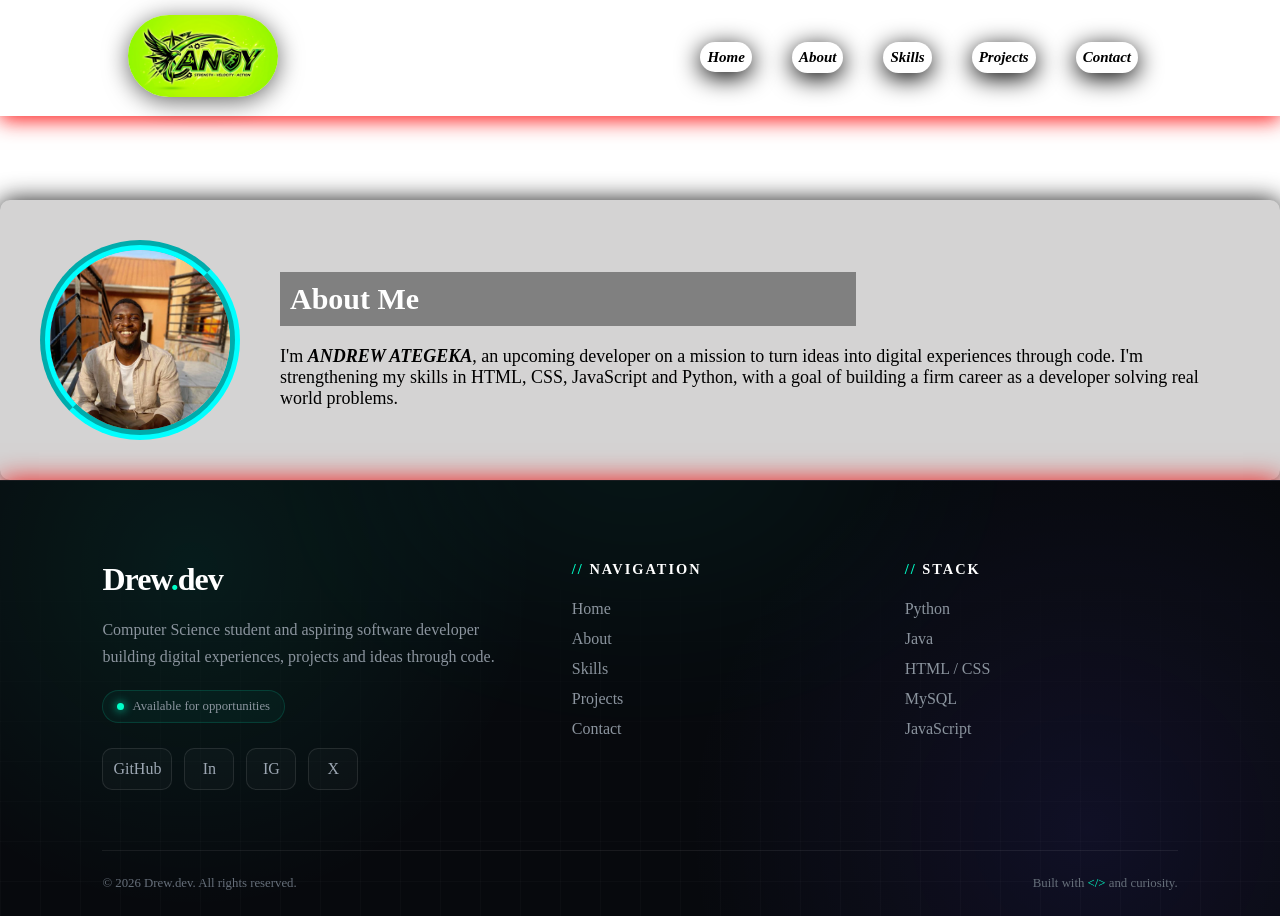
==== about.html @ a3eb2c9e "my portfolio" ====
<!DOCTYPE html>
<html lang="en">
<head>
    <meta charset="UTF-8">
    <meta name="viewport" content="width=device-width, initial-scale=1.0">
    <title>about</title>
    <link rel="stylesheet" href="./style.css">
</head>
<body>

     <nav class="navbar">
        <div class="logo">
            <img src="images/logo2.png" alt="" class="log">
        </div>
        <ul class="nav-links">
            <li><a href="./index.html" class="bars">Home</a></li>
            <li></li><a href="#about" class="bars">About</a></li>
            <li></li><a href="./skills.html" class="bars">Skills</a></li>
            <li></li><a href="./projects.html" class="bars">Projects</a></li>
            <li></li><a href="./contact.html" class="bars">Contact</a></li>
        </ul>
    </nav>
     <!--About-->
    <section id="about">
        <img src="images/me-2.jpg" alt="ANDY" class="about-photo">
        <div class="about-text">
            <h2 style = "background-color: gray; color: white; padding: 10px; width: 60%">
                About Me
            </h2>
            <p class="par">
                I'm <span style="font-weight: 800; font-style: italic;">ANDREW ATEGEKA</span>, an upcoming developer on a mission to turn ideas into digital experiences through code.
                I'm strengthening my skills in HTML, CSS, JavaScript and Python, with a goal of building a firm career as a developer solving real world problems.
            </p>
        </div>
    </section>
     <footer>
        <footer class="tech-footer">
    <div class="footer-container">
        <div class="footer-top">
            <!-- Brand -->
            <div class="footer-brand">

                <div class="footer-logo">
                    Drew<span>.</span>dev
                </div>

                <p class="footer-intro">
                    Computer Science student and aspiring software developer
                    building digital experiences, projects and ideas through code.
                </p>

                <div class="footer-status">
                    <span class="status-dot"></span>
                    Available for opportunities
                </div>

                <div class="footer-socials">
                    <a href="https://github.com/Andrew-ze" target="_blank" style="width: 70px;">GitHub</a>
                    <a href="https://www.linkedin.com/in/andrew-ategeka-11a3a4382" target="_blank">In</a>
                    <a href="">IG</a>
                    <a href="#">X</a>
                </div>

            </div>


            <!-- Navigation -->
            <div class="footer-column">

                <h3>Navigation</h3>

                <ul class="footer-links">
                    <li><a href="./index.html">Home</a></li>
                    <li><a href="./about.html">About</a></li>
                    <li><a href="./skills.html">Skills</a></li>
                    <li><a href="./projects.html">Projects</a></li>
                    <li><a href="./contact.html">Contact</a></li>
                </ul>

            </div>


            <!-- Technologies -->
            <div class="footer-column">

                <h3>Stack</h3>

                <ul class="footer-links">
                    <li><a href="https://www.python.org/" target="_blank">Python</a></li>
                    <li><a href="https://www.java.com/" target="_blank">Java</a></li>
                    <li><a href="https://www.w3schools.com/html/" target="_blank">HTML / CSS</a></li>
                    <li><a href="https://www.mysql.com/" target="_blank">MySQL</a></li>
                    <li><a href="https://www.w3schools.com/js/" target="_blank">JavaScript</a></li>
                </ul>
            </div>
        </div>

        <!-- Bottom -->
        <div class="footer-bottom">

            <div>
                © 2026 Drew.dev. All rights reserved.
            </div>

            <div>
                Built with <span>&lt;/&gt;</span> and curiosity.
            </div>
        </div>
    </div>
</footer>
    </footer>
</body>
</html>
---- style.css ----
* {
    margin: 0;
    padding: 0;
    box-sizing: border-box;
}
html {
    scroll-behavior: smooth;
}
body {
    font-family:'Times New Roman', Times, serif;
    color: black;
}
section {
    padding: 50px 10%;
}

.navbar {
    position: fixed;
    display: flex;
    justify-content: space-between;
    align-items: center;
    padding: 15px 10%;
    top: 0;
    width: 100%;
    background-color: white;
    box-shadow: 0 4px 20px rgba(253, 2, 2, 0.9);
    


}

#hero {
    min-height: 60vh;
    display: flex;
    flex-direction: column;
    align-items: center;
    padding-top: 120px;
    justify-content: center;
    align-items: center;
    text-align: center;
    background-color: black;
    color: white;
    
   
}

#about {
    display: flex;
    gap: 20px;
    align-items: center;
    background-color: rgb(212, 211, 211);
    gap: 40px;
    box-shadow: 0 0 25px rgba(0, 0, 0, 0.9);
    
    padding: 40px;
    border-radius: 10px;
    margin-top: 200px;

}

#skills {
    display: block;
    flex-wrap: wrap;
    gap: 20px;
    text-align: center;
    padding: 60px 10%;
    margin-top: 100px;
}

#projects {
    display: flex;
    grid-template-columns: 30px;
    gap: 20px;
   margin-top: 100px;
}

#contact {
    text-align: center;
    padding: 60px 10%;
    box-shadow: 0 10px 15px rgba(0, 0, 0, 0.5);
    margin-top: 100px;
}
.about-photo {
    width: 200px;
    border-radius: 200px;
    border-color: aqua;
    border-width: 10px;
    border-style: groove;
}
.nav-links {
    font-size: 15px;
    display: flex;
    justify-content: space-between;
    align-items: center;
    gap: 20px;
    list-style: none;
    text-decoration: none;
    font-weight: 600;
    color: black;
    padding: 6px 14px;

}

.log {
    width: 150px;
    border-radius: 50px;
    box-shadow: 0 4px 25px rgba(0, 0, 0, 0.6);
}
h2 {
    color: black;
    margin-bottom: 20px;
    font-size: 30px;
}
.bars {
    text-decoration: none;
    color: black;
    font-style: italic;
    padding: 7px;
    box-shadow: 0 5px 25px;
    border-radius: 20px;

}
.bars:hover {
    color: red;
    border-radius: 20px;
    font-size: 20px;
}

.btn {
    color: white;
    font-weight: bold;
    font-style: italic;
    text-decoration: none;
    margin-top: 15px;
    display: inline-block;
    padding: 10px 25px;
    border-radius: 25px;
    border: 3px solid white;

}
.btn:hover {
    background-color: white;
    color: black;
    font-weight: bold;
    box-shadow:  5px 5px 20px rgba(255, 255, 255, 0.6);
}

.hski {
    margin-bottom: 25px;
    font-size: 30px;
}

.skill-li {
    display: flex;
    flex-wrap: wrap;
    gap: 15px;
    justify-content: center;
}

.skillz {
    background-color: black;
    color: white;
    padding: 10px 25px;
    border-radius: 25px;
    font-weight: 600;
    font-size: 14px;
    transition: transform 0.3s;
    box-shadow: 0 4px 25px rgba(0, 0, 0, 0.6);
}

.project-grid {
    display: grid;
    grid-template-columns: repeat(auto-fit, minmax(250px, 1fr));
    gap: 20px;
    margin-top: 30px;
}

.project-card {
    background-color: white;
    border-radius: 15px;
    padding: 25px;
    box-shadow: 0 10px 15px rgba(0, 0, 0, 0.3);
    transition: transform 0.3s;
}
.btn2 {
    color: white;
    background-color: black;
    font-weight: bold;
    font-style: italic;
    text-decoration: none;
    margin-top: 15px;
    display: inline-block;
    padding: 10px 25px;
    border-radius: 25px;
}
.btn2:hover {
    background-color: white;
    color: black;
    font-weight: bold;
    box-shadow: 0 10px 15px rgba(0, 0, 0, 0.3);
}

.contact-btns {
    display: flex;
    gap: 20px;
    padding: 12px 30px;
    justify-content: center;
    transition: all 0.3s;
}

.email-btn,
.git-btn,
.whatsapp-btn {
    background-color: black;
    color: white;
    font-weight: 600;
    text-decoration: none;
    padding: 10px;
    margin-top: 20px;
    border-radius: 50px;
    box-shadow: 0 4px 25px rgba(0, 0, 0, 0.6);
}


.email-btn:hover,
.git-btn:hover,
.whatsapp-btn:hover {
    background-color: white;
    color: black;
    box-shadow: 0 10px 15px rgba(0, 0, 0, 0.5);
    transition: 0.3s;
    box-shadow: 0 4px 20px rgba(231, 8, 8, 0.6);
}
.par {
    font-size: 18px;
}

/* ================================
   TECH PORTFOLIO FOOTER
================================ */

.tech-footer {
    position: relative;
    background:
        radial-gradient(circle at 15% 20%, rgba(0, 255, 200, 0.08), transparent 30%),
        radial-gradient(circle at 85% 80%, rgba(100, 80, 255, 0.10), transparent 35%),
        #07090d;
    color: #c9d1d9;
    padding: 80px 8% 25px;
    overflow: hidden;
    border-top: 1px solid rgba(255, 255, 255, 0.08);
    box-shadow: 0 0 25px rgba(240, 8, 8, 0.9);
}

/* Tech grid background */
.tech-footer::before {
    content: "";
    position: absolute;
    inset: 0;
    background-image:
        linear-gradient(rgba(255,255,255,0.025) 1px, transparent 1px),
        linear-gradient(90deg, rgba(255,255,255,0.025) 1px, transparent 1px);
    background-size: 40px 40px;
    mask-image: linear-gradient(to bottom, transparent, black);
    pointer-events: none;
}

/* Neon glow */
.tech-footer::after {
    content: "";
    position: absolute;
    top: -150px;
    left: 50%;
    transform: translateX(-50%);
    width: 500px;
    height: 250px;
    background: #00ffc8;
    opacity: 0.06;
    filter: blur(100px);
    border-radius: 50%;
}

/* Main footer content */
.footer-container {
    position: relative;
    z-index: 2;
    max-width: 1200px;
    margin: auto;
}

/* Top section */
.footer-top {
    display: grid;
    grid-template-columns: 1.5fr 1fr 1fr;
    gap: 60px;
    padding-bottom: 60px;
}

/* Logo */
.footer-logo {
    font-size: 2rem;
    font-weight: 800;
    letter-spacing: -1px;
    color: #fff;
}

.footer-logo span {
    color: #00ffc8;
}

.footer-intro {
    margin-top: 18px;
    max-width: 400px;
    line-height: 1.7;
    color: #8b949e;
}

/* Footer headings */
.footer-column h3 {
    color: #fff;
    font-size: 0.9rem;
    text-transform: uppercase;
    letter-spacing: 2px;
    margin-bottom: 22px;
}

.footer-column h3::before {
    content: "// ";
    color: #00ffc8;
}

/* Links */
.footer-links {
    list-style: none;
    padding: 0;
    margin: 0;
}

.footer-links li {
    margin: 12px 0;
}

.footer-links a {
    color: #8b949e;
    text-decoration: none;
    transition: 0.3s ease;
    position: relative;
}

.footer-links a:hover {
    color: #00ffc8;
    padding-left: 8px;
    background: rgba(0,255,200,0.2);
    box-shadow: 0 0 20px rgba(0,255,200,0.9);
}

/* Social icons */
.footer-socials {
    display: flex;
    gap: 12px;
    margin-top: 25px;
}

.footer-socials a {
    width: 50px;
    height: 42px;
    display: grid;
    place-items: center;
    border: 1px solid rgba(255,255,255,0.1);
    border-radius: 10px;
    color: #9da7b3;
    text-decoration: none;
    background: rgba(255,255,255,0.025);
    transition: 0.3s ease;
}

.footer-socials a:hover {
    color: #00ffc8;
    border-color: #00ffc8;
    box-shadow: 0 0 20px rgba(0,255,200,0.15);
    transform: translateY(-4px);
}

/* Status */
.footer-status {
    display: inline-flex;
    align-items: center;
    gap: 8px;
    margin-top: 20px;
    padding: 8px 14px;
    border: 1px solid rgba(0,255,200,0.15);
    border-radius: 30px;
    background: rgba(0,255,200,0.04);
    font-size: 0.8rem;
    color: #8b949e;
}

.status-dot {
    width: 7px;
    height: 7px;
    background: #00ffc8;
    border-radius: 50%;
    box-shadow: 0 0 10px #00ffc8;
}

/* Bottom */
.footer-bottom {
    position: relative;
    display: flex;
    justify-content: space-between;
    align-items: center;
    padding-top: 25px;
    border-top: 1px solid rgba(255,255,255,0.07);
    font-size: 0.8rem;
    color: #666f7a;
}

.footer-bottom span {
    color: #00ffc8;
}

/* Responsive */
@media (max-width: 800px) {

    .footer-top {
        grid-template-columns: 1fr 1fr;
        gap: 40px;
    }

    .footer-brand {
        grid-column: 1 / -1;
    }

    .footer-bottom {
        flex-direction: column;
        gap: 12px;
        text-align: center;
    }
}

@media (max-width: 500px) {

    .tech-footer {
        padding: 60px 6% 20px;
    }

    .footer-top {
        grid-template-columns: 1fr;
    }
}
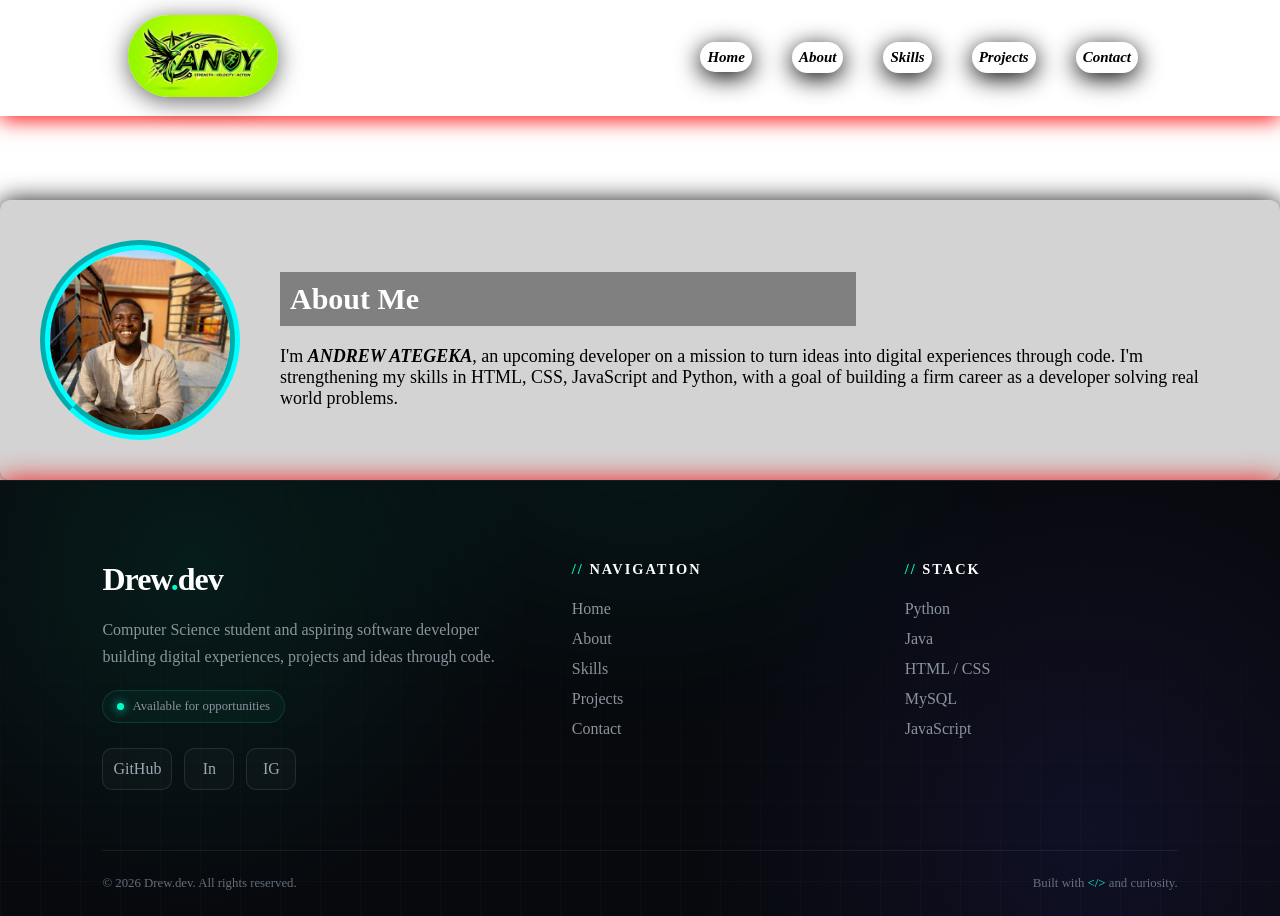
==== commit 23555410: "Update social media links" ====
--- a/about.html
+++ b/about.html
@@ -57,8 +57,7 @@
                 <div class="footer-socials">
                     <a href="https://github.com/Andrew-ze" target="_blank" style="width: 70px;">GitHub</a>
                     <a href="https://www.linkedin.com/in/andrew-ategeka-11a3a4382" target="_blank">In</a>
-                    <a href="">IG</a>
-                    <a href="#">X</a>
+                    <a href="https://www.instagram.com/salim.drew?stkn=a2V5ODFiYXVpY3Ay">IG</a>
                 </div>
 
             </div>
@@ -110,4 +109,4 @@
 </footer>
     </footer>
 </body>
-</html>+</html>
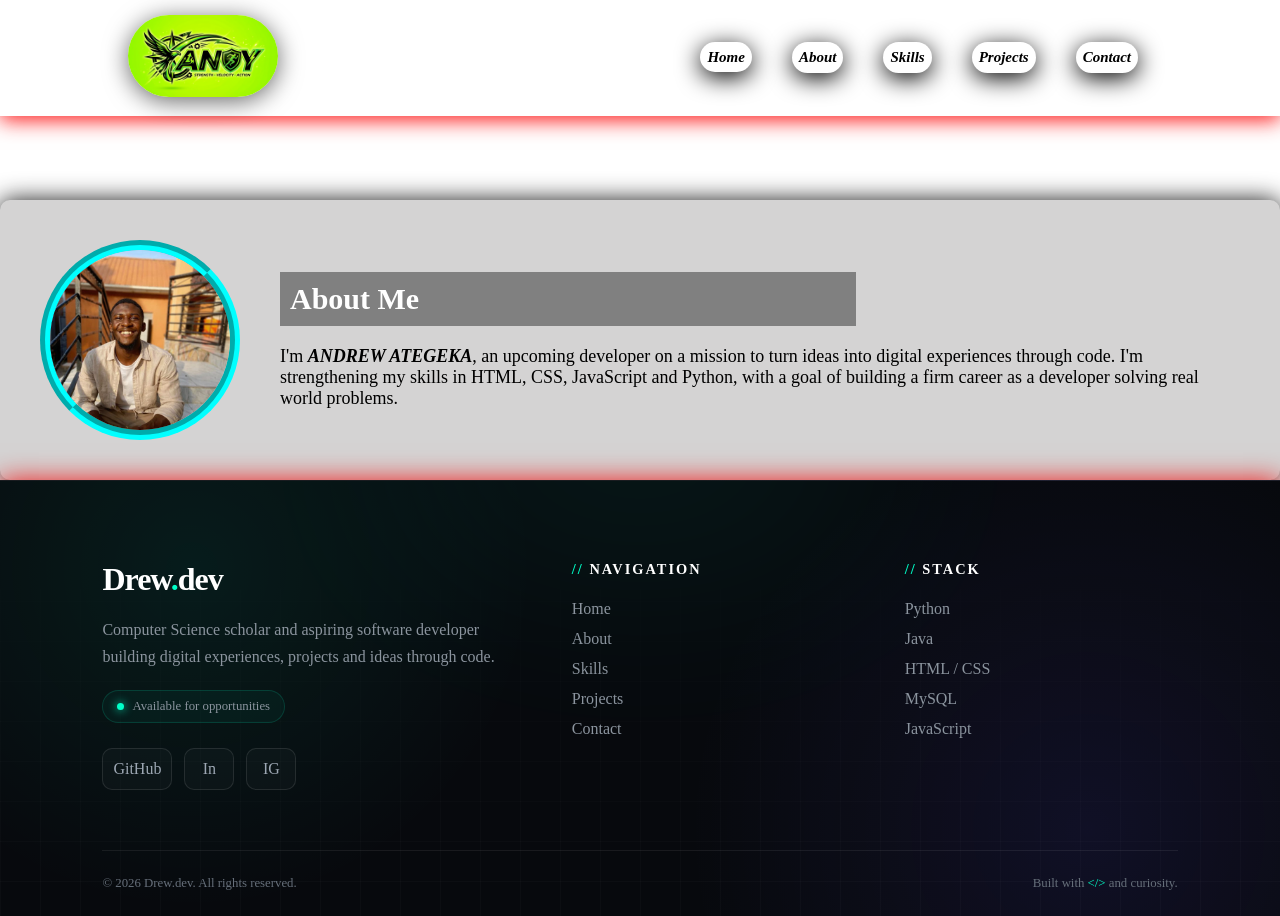
==== commit 318829a4: "Update footer intro description wording" ====
--- a/about.html
+++ b/about.html
@@ -45,7 +45,7 @@
                 </div>
 
                 <p class="footer-intro">
-                    Computer Science student and aspiring software developer
+                    Computer Science scholar and aspiring software developer
                     building digital experiences, projects and ideas through code.
                 </p>
 
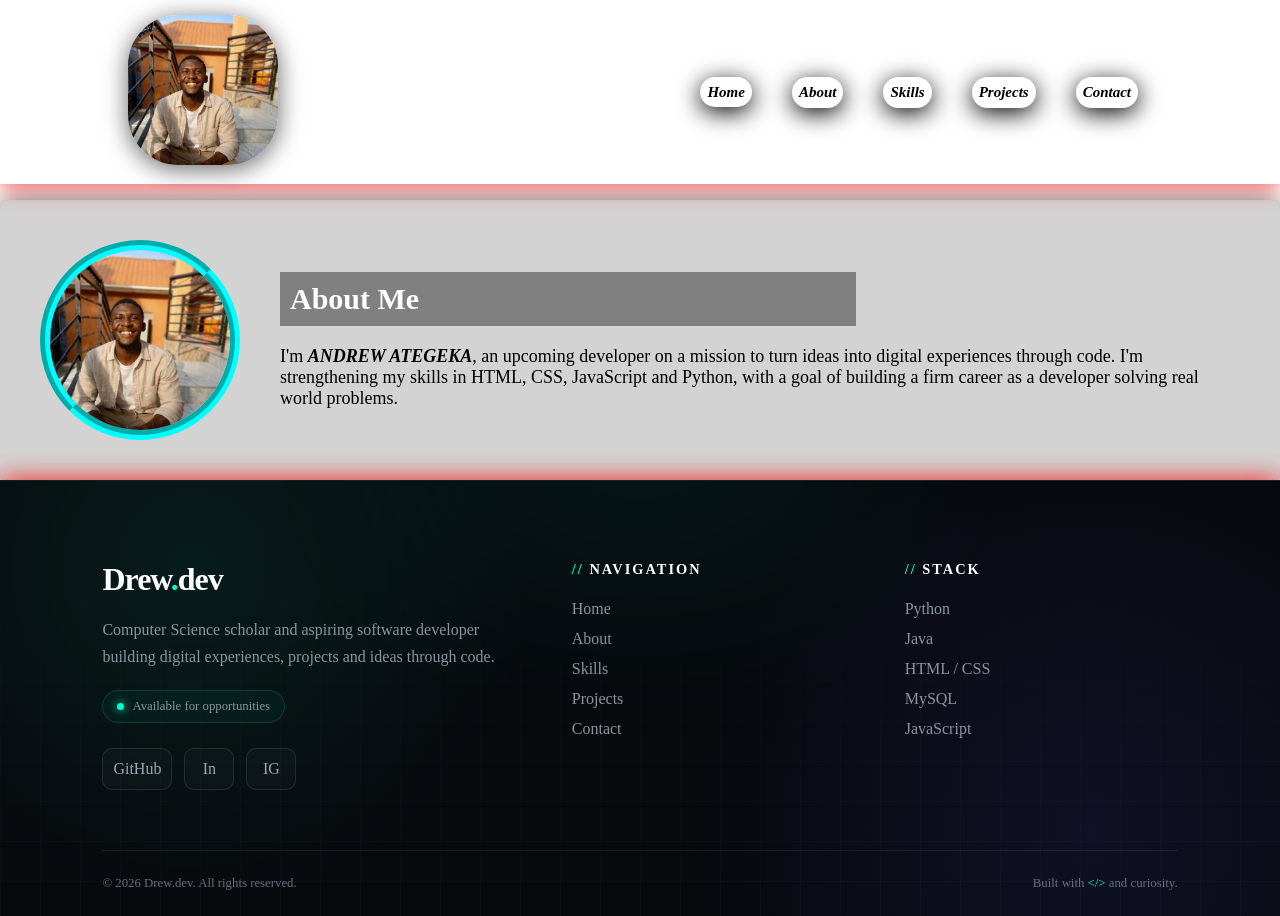
==== commit 6619d9dd: "Replace logo image with personal image" ====
--- a/about.html
+++ b/about.html
@@ -10,7 +10,7 @@
 
      <nav class="navbar">
         <div class="logo">
-            <img src="images/logo2.png" alt="" class="log">
+            <img src="images/me-2.jpg" alt="" class="log">
         </div>
         <ul class="nav-links">
             <li><a href="./index.html" class="bars">Home</a></li>
--- a/style.css
+++ b/style.css
@@ -23,7 +23,7 @@
     top: 0;
     width: 100%;
     background-color: white;
-    box-shadow: 0 4px 20px rgba(253, 2, 2, 0.9);
+    box-shadow: 0 4px 20px rgba(253, 2, 2, 0.6);
     
 
 
@@ -50,7 +50,7 @@
     align-items: center;
     background-color: rgb(212, 211, 211);
     gap: 40px;
-    box-shadow: 0 0 25px rgba(0, 0, 0, 0.9);
+    box-shadow: 0 0 25px rgba(0, 0, 0, 0.6);
     
     padding: 40px;
     border-radius: 10px;
@@ -77,7 +77,7 @@
 #contact {
     text-align: center;
     padding: 60px 10%;
-    box-shadow: 0 10px 15px rgba(0, 0, 0, 0.5);
+    box-shadow: 0 10px 15px rgba(0, 0, 0, 0.6);
     margin-top: 100px;
 }
 .about-photo {
@@ -447,4 +447,4 @@
     .footer-top {
         grid-template-columns: 1fr;
     }
-}+}
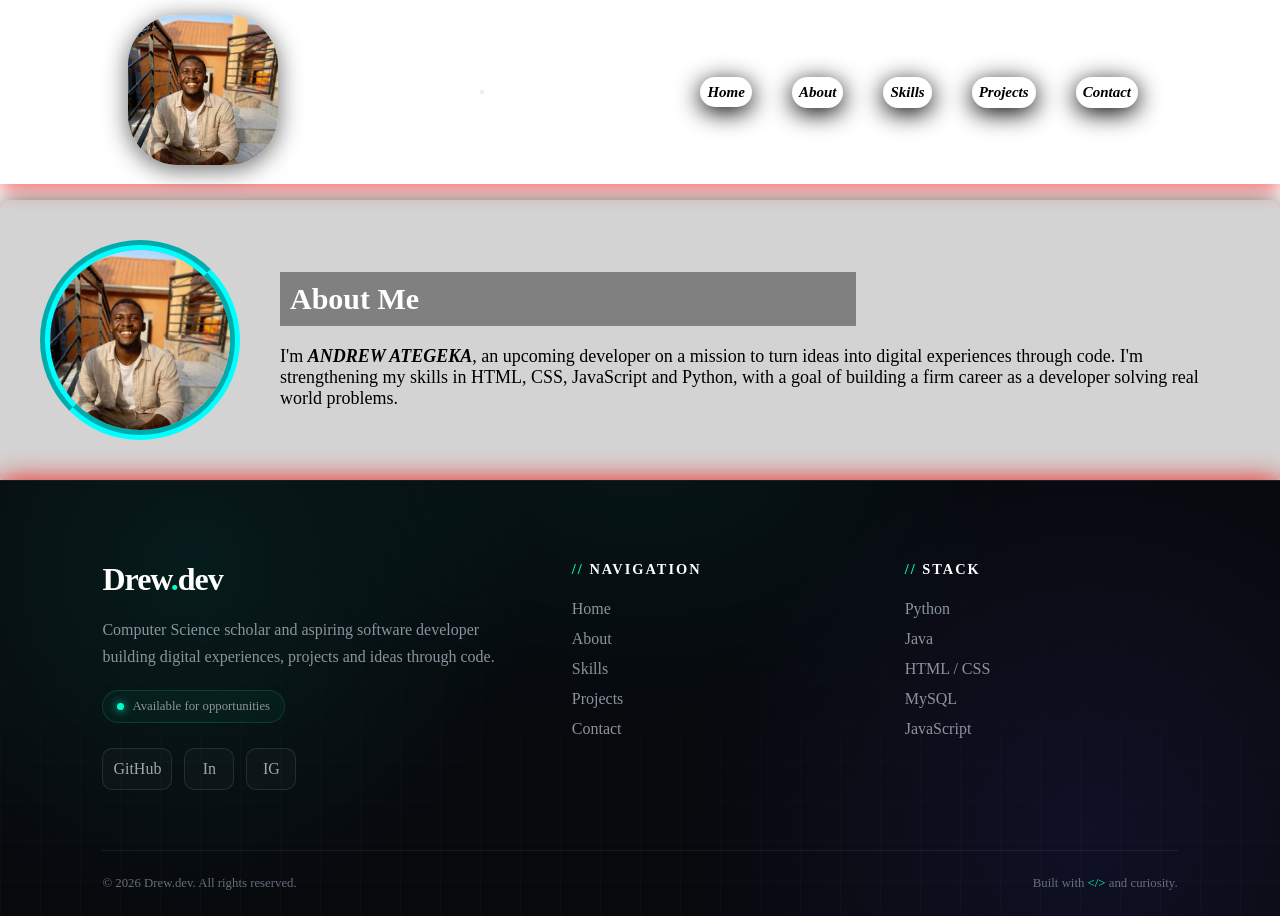
==== commit cbe1408e: "Add mobile navigation toggle button to about.html" ====
--- a/about.html
+++ b/about.html
@@ -12,6 +12,10 @@
         <div class="logo">
             <img src="images/me-2.jpg" alt="" class="log">
         </div>
+         <!-- Toggle button visible only on mobile -->
+  <button class="nav-toggle" aria-label="toggle navigation">
+    <span class="hamburger"></span>
+  </button>
         <ul class="nav-links">
             <li><a href="./index.html" class="bars">Home</a></li>
             <li></li><a href="#about" class="bars">About</a></li>
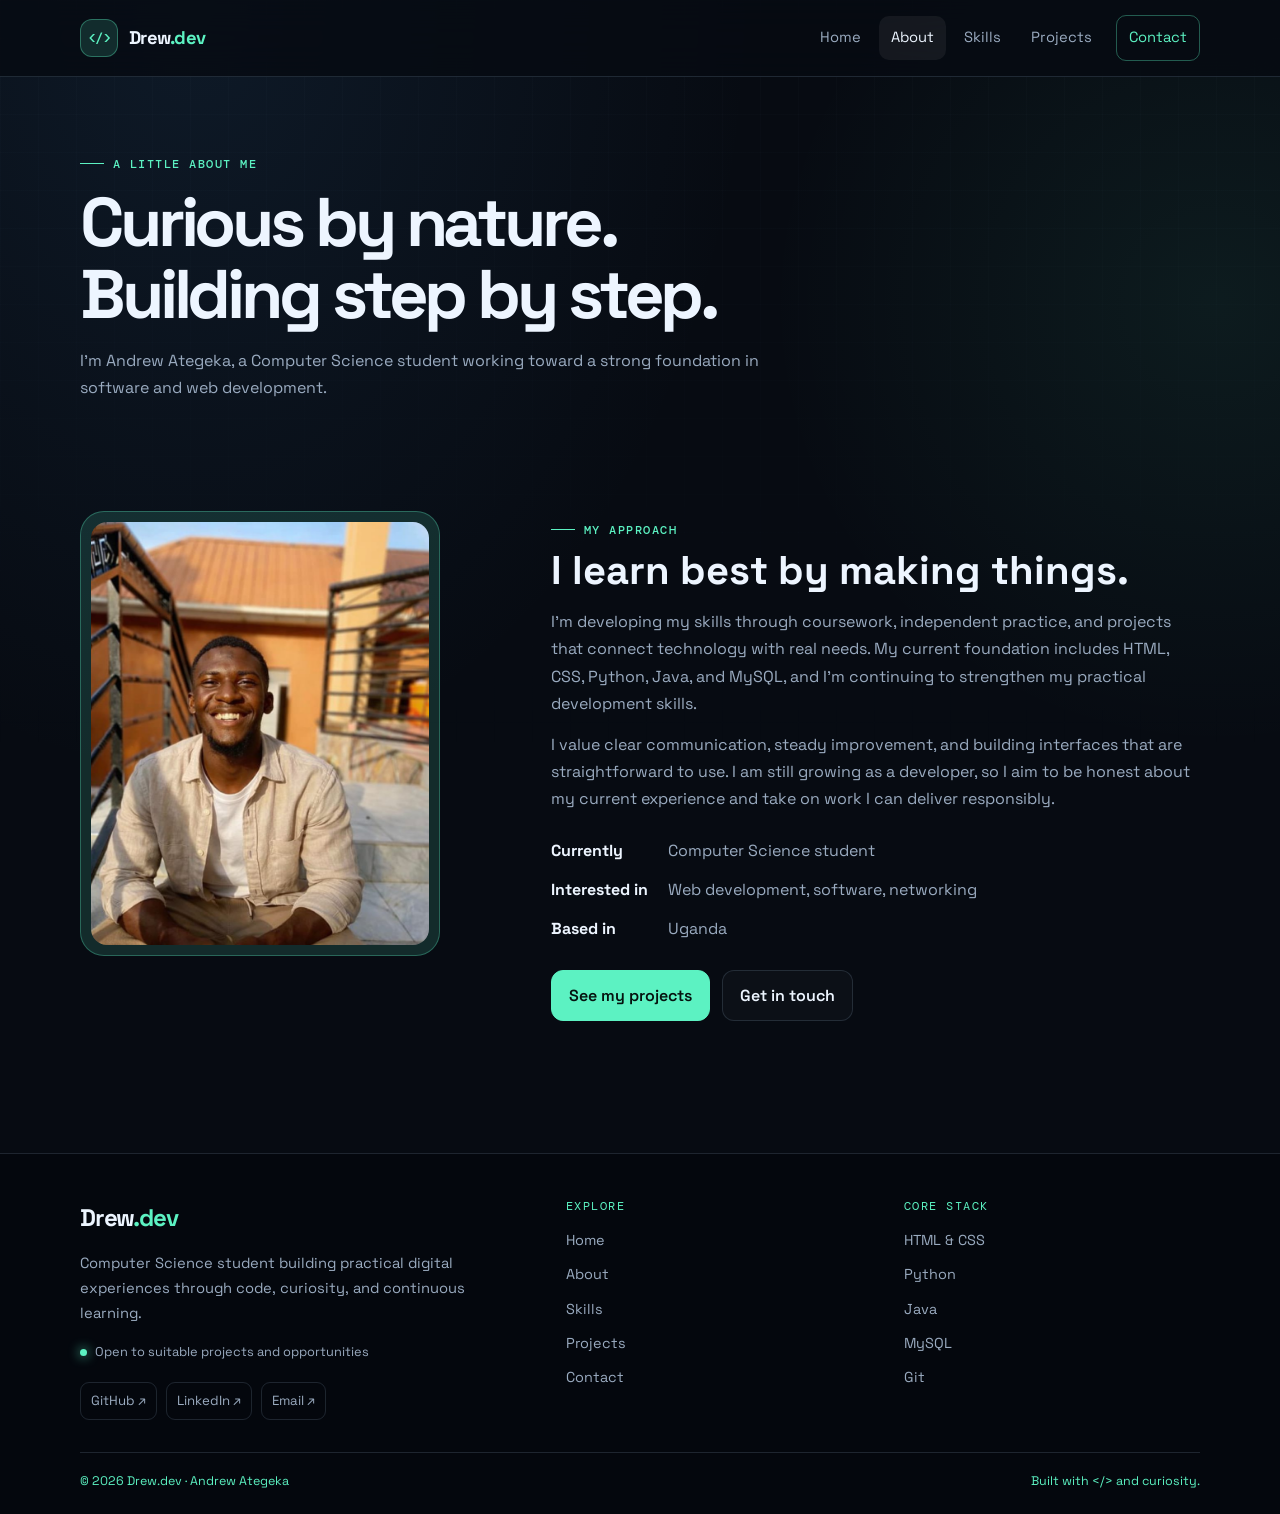
==== commit 2413d6db: "portfolio for drew" ====
--- a/about.html
+++ b/about.html
@@ -1,116 +1,61 @@
-<!DOCTYPE html>
+<!doctype html>
 <html lang="en">
 <head>
-    <meta charset="UTF-8">
-    <meta name="viewport" content="width=device-width, initial-scale=1.0">
-    <title>about</title>
-    <link rel="stylesheet" href="./style.css">
+  <meta charset="utf-8">
+  <meta name="viewport" content="width=device-width, initial-scale=1">
+  <meta name="description" content="Andrew Ategeka's Computer Science and web development portfolio.">
+  <meta name="theme-color" content="#070b12">
+  <title>About | Drew.dev</title>
+  <link rel="stylesheet" href="style.css">
 </head>
 <body>
-
-     <nav class="navbar">
-        <div class="logo">
-            <img src="images/me-2.jpg" alt="" class="log">
+<header class="navbar">
+  <div class="wrap nav-inner">
+    <a class="brand" href="index.html" aria-label="Drew.dev home">
+      <span class="brand-mark">&lt;/&gt;</span><span>Drew<span>.dev</span></span>
+    </a>
+    <nav aria-label="Main navigation"><ul class="nav-links"><li><a href="index.html">Home</a></li><li><a href="about.html" aria-current="page">About</a></li><li><a href="skills.html">Skills</a></li><li><a href="projects.html">Projects</a></li><li><a href="contact.html" class="nav-cta">Contact</a></li></ul></nav>
+  </div>
+</header>
+<main>
+<section class="page-hero"><div class="wrap"><span class="eyebrow">A little about me</span><h1>Curious by nature.<br>Building step by step.</h1><p>I'm Andrew Ategeka, a Computer Science student working toward a strong foundation in software and web development.</p></div></section>
+<section class="section"><div class="wrap split">
+  <div class="portrait-frame"><img class="about-photo" src="images/me-2.jpg" alt="Portrait of Andrew Ategeka" loading="lazy"></div>
+  <div class="about-copy"><span class="eyebrow">My approach</span><h2 style="font-size:clamp(1.7rem,4vw,2.5rem);line-height:1.15;margin-top:10px;">I learn best by making things.</h2>
+    <p>I'm developing my skills through coursework, independent practice, and projects that connect technology with real needs. My current foundation includes HTML, CSS, Python, Java, and MySQL, and I'm continuing to strengthen my practical development skills.</p>
+    <p>I value clear communication, steady improvement, and building interfaces that are straightforward to use. I am still growing as a developer, so I aim to be honest about my current experience and take on work I can deliver responsibly.</p>
+    <div class="info-list"><div class="info-row"><b>Currently</b><span>Computer Science student</span></div><div class="info-row"><b>Interested in</b><span>Web development, software, networking</span></div><div class="info-row"><b>Based in</b><span>Uganda</span></div></div>
+    <div class="hero-actions"><a class="btn btn-primary" href="projects.html">See my projects</a><a class="btn btn-ghost" href="contact.html">Get in touch</a></div>
+  </div>
+</div></section>
+</main>
+<footer class="tech-footer">
+  <div class="wrap">
+    <div class="footer-top">
+      <div class="footer-brand">
+        <div class="footer-logo">Drew<span>.dev</span></div>
+        <p class="footer-intro">Computer Science student building practical digital experiences through code, curiosity, and continuous learning.</p>
+        <div class="footer-status"><span class="status-dot"></span> Open to suitable projects and opportunities</div>
+        <div class="footer-socials">
+          <a href="https://github.com/Andrew-ze" target="_blank" rel="noopener noreferrer">GitHub ↗</a>
+          <a href="https://www.linkedin.com/in/andrew-ategeka-11a3a4382" target="_blank" rel="noopener noreferrer">LinkedIn ↗</a>
+          <a href="mailto:ategekaandrew3@gmail.com">Email ↗</a>
         </div>
-         <!-- Toggle button visible only on mobile -->
-  <button class="nav-toggle" aria-label="toggle navigation">
-    <span class="hamburger"></span>
-  </button>
-        <ul class="nav-links">
-            <li><a href="./index.html" class="bars">Home</a></li>
-            <li></li><a href="#about" class="bars">About</a></li>
-            <li></li><a href="./skills.html" class="bars">Skills</a></li>
-            <li></li><a href="./projects.html" class="bars">Projects</a></li>
-            <li></li><a href="./contact.html" class="bars">Contact</a></li>
-        </ul>
-    </nav>
-     <!--About-->
-    <section id="about">
-        <img src="images/me-2.jpg" alt="ANDY" class="about-photo">
-        <div class="about-text">
-            <h2 style = "background-color: gray; color: white; padding: 10px; width: 60%">
-                About Me
-            </h2>
-            <p class="par">
-                I'm <span style="font-weight: 800; font-style: italic;">ANDREW ATEGEKA</span>, an upcoming developer on a mission to turn ideas into digital experiences through code.
-                I'm strengthening my skills in HTML, CSS, JavaScript and Python, with a goal of building a firm career as a developer solving real world problems.
-            </p>
-        </div>
-    </section>
-     <footer>
-        <footer class="tech-footer">
-    <div class="footer-container">
-        <div class="footer-top">
-            <!-- Brand -->
-            <div class="footer-brand">
-
-                <div class="footer-logo">
-                    Drew<span>.</span>dev
-                </div>
-
-                <p class="footer-intro">
-                    Computer Science scholar and aspiring software developer
-                    building digital experiences, projects and ideas through code.
-                </p>
-
-                <div class="footer-status">
-                    <span class="status-dot"></span>
-                    Available for opportunities
-                </div>
-
-                <div class="footer-socials">
-                    <a href="https://github.com/Andrew-ze" target="_blank" style="width: 70px;">GitHub</a>
-                    <a href="https://www.linkedin.com/in/andrew-ategeka-11a3a4382" target="_blank">In</a>
-                    <a href="https://www.instagram.com/salim.drew?stkn=a2V5ODFiYXVpY3Ay">IG</a>
-                </div>
-
-            </div>
-
-
-            <!-- Navigation -->
-            <div class="footer-column">
-
-                <h3>Navigation</h3>
-
-                <ul class="footer-links">
-                    <li><a href="./index.html">Home</a></li>
-                    <li><a href="./about.html">About</a></li>
-                    <li><a href="./skills.html">Skills</a></li>
-                    <li><a href="./projects.html">Projects</a></li>
-                    <li><a href="./contact.html">Contact</a></li>
-                </ul>
-
-            </div>
-
-
-            <!-- Technologies -->
-            <div class="footer-column">
-
-                <h3>Stack</h3>
-
-                <ul class="footer-links">
-                    <li><a href="https://www.python.org/" target="_blank">Python</a></li>
-                    <li><a href="https://www.java.com/" target="_blank">Java</a></li>
-                    <li><a href="https://www.w3schools.com/html/" target="_blank">HTML / CSS</a></li>
-                    <li><a href="https://www.mysql.com/" target="_blank">MySQL</a></li>
-                    <li><a href="https://www.w3schools.com/js/" target="_blank">JavaScript</a></li>
-                </ul>
-            </div>
-        </div>
-
-        <!-- Bottom -->
-        <div class="footer-bottom">
-
-            <div>
-                © 2026 Drew.dev. All rights reserved.
-            </div>
-
-            <div>
-                Built with <span>&lt;/&gt;</span> and curiosity.
-            </div>
-        </div>
+      </div>
+      <div class="footer-column"><h3>Explore</h3><ul class="footer-links">
+        <li><a href="index.html">Home</a></li><li><a href="about.html">About</a></li>
+        <li><a href="skills.html">Skills</a></li><li><a href="projects.html">Projects</a></li><li><a href="contact.html">Contact</a></li>
+      </ul></div>
+      <div class="footer-column"><h3>Core stack</h3><ul class="footer-links">
+        <li><a href="https://developer.mozilla.org/en-US/docs/Web/HTML" target="_blank" rel="noopener noreferrer">HTML &amp; CSS</a></li>
+        <li><a href="https://www.python.org/" target="_blank" rel="noopener noreferrer">Python</a></li>
+        <li><a href="https://www.java.com/" target="_blank" rel="noopener noreferrer">Java</a></li>
+        <li><a href="https://www.mysql.com/" target="_blank" rel="noopener noreferrer">MySQL</a></li>
+        <li><a href="https://git-scm.com/" target="_blank" rel="noopener noreferrer">Git</a></li>
+      </ul></div>
     </div>
+    <div class="footer-bottom"><span>© 2026 Drew.dev · Andrew Ategeka</span><span>Built with <span>&lt;/&gt;</span> and curiosity.</span></div>
+  </div>
 </footer>
-    </footer>
 </body>
 </html>
--- a/style.css
+++ b/style.css
@@ -1,450 +1,168 @@
-* {
-    margin: 0;
-    padding: 0;
-    box-sizing: border-box;
+@import url('https://fonts.googleapis.com/css2?family=DM+Mono:wght@400;500&family=Space+Grotesk:wght@400;500;600;700&display=swap');
+
+:root {
+  color-scheme: dark;
+  --bg: #070b12;
+  --panel: #0d1420;
+  --panel-2: #111b2a;
+  --text: #edf5ff;
+  --muted: #9aabc0;
+  --line: rgba(160, 190, 220, .16);
+  --accent: #5cf2c2;
+  --accent-2: #6aa8ff;
+  --glow: rgba(92, 242, 194, .14);
+  --radius: 18px;
+  --max: 1120px;
 }
-html {
-    scroll-behavior: smooth;
+* { box-sizing: border-box; margin: 0; padding: 0; }
+html { scroll-behavior: smooth; scroll-padding-top: 90px; }
+body {
+  min-height: 100vh;
+  background:
+    radial-gradient(ellipse at 15% 0%, rgba(55, 112, 166, .15), transparent 35rem),
+    radial-gradient(ellipse at 95% 20%, rgba(92, 242, 194, .07), transparent 28rem),
+    var(--bg);
+  color: var(--text);
+  font-family: "Space Grotesk", system-ui, sans-serif;
+  line-height: 1.7;
 }
-body {
-    font-family:'Times New Roman', Times, serif;
-    color: black;
+body::before {
+  content: ""; position: fixed; inset: 0; pointer-events: none; z-index: -1;
+  background-image: linear-gradient(rgba(150,180,210,.025) 1px, transparent 1px),
+                    linear-gradient(90deg, rgba(150,180,210,.025) 1px, transparent 1px);
+  background-size: 38px 38px;
+  mask-image: linear-gradient(to bottom, black, transparent 90%);
 }
-section {
-    padding: 50px 10%;
+a { color: inherit; text-decoration: none; }
+a:focus-visible, button:focus-visible { outline: 2px solid var(--accent); outline-offset: 4px; }
+img { max-width: 100%; display: block; }
+.wrap { width: min(var(--max), calc(100% - 40px)); margin-inline: auto; }
+.eyebrow {
+  display: inline-flex; align-items: center; gap: 9px; color: var(--accent);
+  font: 500 .78rem "DM Mono", monospace; letter-spacing: .12em; text-transform: uppercase;
 }
-
+.eyebrow::before { content: ""; width: 24px; height: 1px; background: currentColor; }
+.muted { color: var(--muted); }
+.section { padding: 82px 0; }
+.section-head { max-width: 720px; margin-bottom: 30px; }
+.section-head h2 { margin-top: 10px; font-size: clamp(1.8rem, 4vw, 2.7rem); line-height: 1.12; letter-spacing: -.04em; }
+.section-head p { margin-top: 14px; color: var(--muted); max-width: 650px; }
 .navbar {
-    position: fixed;
-    display: flex;
-    justify-content: space-between;
-    align-items: center;
-    padding: 15px 10%;
-    top: 0;
-    width: 100%;
-    background-color: white;
-    box-shadow: 0 4px 20px rgba(253, 2, 2, 0.6);
-    
-
-
+  position: sticky; top: 0; z-index: 20; backdrop-filter: blur(18px);
+  background: rgba(7, 11, 18, .84); border-bottom: 1px solid var(--line);
 }
-
-#hero {
-    min-height: 60vh;
-    display: flex;
-    flex-direction: column;
-    align-items: center;
-    padding-top: 120px;
-    justify-content: center;
-    align-items: center;
-    text-align: center;
-    background-color: black;
-    color: white;
-    
-   
+.nav-inner { min-height: 76px; display: flex; align-items: center; justify-content: space-between; gap: 24px; }
+.brand { display: inline-flex; align-items: center; gap: 11px; font-weight: 700; letter-spacing: -.04em; font-size: 1.15rem; }
+.brand-mark {
+  display: grid; place-items: center; width: 38px; height: 38px; border-radius: 12px;
+  color: var(--accent); border: 1px solid rgba(92,242,194,.35); background: var(--glow);
+  font: 500 .86rem "DM Mono", monospace;
 }
-
-#about {
-    display: flex;
-    gap: 20px;
-    align-items: center;
-    background-color: rgb(212, 211, 211);
-    gap: 40px;
-    box-shadow: 0 0 25px rgba(0, 0, 0, 0.6);
-    
-    padding: 40px;
-    border-radius: 10px;
-    margin-top: 200px;
-
+.brand span span { color: var(--accent); }
+.nav-links { display: flex; align-items: center; gap: 6px; list-style: none; }
+.nav-links a { display: inline-block; padding: 9px 12px; color: var(--muted); border-radius: 10px; font-size: .92rem; transition: .2s ease; }
+.nav-links a:hover, .nav-links a[aria-current="page"] { color: var(--text); background: rgba(255,255,255,.06); }
+.nav-links .nav-cta { border: 1px solid rgba(92,242,194,.35); color: var(--accent); margin-left: 6px; }
+.hero { padding: clamp(70px, 11vw, 132px) 0 78px; }
+.hero-grid { display: grid; grid-template-columns: minmax(0, 1.3fr) minmax(260px, .7fr); align-items: center; gap: 58px; }
+.hero h1 { margin: 20px 0 18px; font-size: clamp(2.7rem, 7.3vw, 5.8rem); line-height: .98; letter-spacing: -.075em; }
+.hero h1 .highlight { color: var(--accent); }
+.hero-copy { max-width: 650px; color: var(--muted); font-size: clamp(1rem, 2vw, 1.13rem); }
+.hero-actions { display: flex; flex-wrap: wrap; gap: 12px; margin-top: 28px; }
+.btn {
+  display: inline-flex; align-items: center; justify-content: center; gap: 9px;
+  min-height: 46px; padding: 11px 17px; border: 1px solid var(--line); border-radius: 12px;
+  font-weight: 600; transition: transform .2s ease, border-color .2s ease, background .2s ease;
 }
-
-#skills {
-    display: block;
-    flex-wrap: wrap;
-    gap: 20px;
-    text-align: center;
-    padding: 60px 10%;
-    margin-top: 100px;
+.btn:hover { transform: translateY(-2px); border-color: rgba(92,242,194,.55); }
+.btn-primary { color: #05120e; background: var(--accent); border-color: var(--accent); }
+.btn-primary:hover { background: #8af8d7; }
+.btn-ghost { background: rgba(255,255,255,.025); }
+.hero-card, .panel, .project-card, .skill-card, .contact-card {
+  border: 1px solid var(--line); background: linear-gradient(145deg, rgba(17,27,42,.94), rgba(10,16,26,.96));
+  border-radius: var(--radius); box-shadow: 0 22px 70px rgba(0,0,0,.16);
 }
-
-#projects {
-    display: flex;
-    grid-template-columns: 30px;
-    gap: 20px;
-   margin-top: 100px;
+.hero-card { padding: 24px; position: relative; overflow: hidden; }
+.hero-card::after { content: ""; position: absolute; width: 170px; height: 170px; right: -90px; top: -80px; border-radius: 50%; background: var(--accent); filter: blur(85px); opacity: .16; }
+.terminal-top { display: flex; align-items: center; gap: 7px; padding-bottom: 18px; border-bottom: 1px solid var(--line); }
+.terminal-dot { width: 8px; height: 8px; border-radius: 50%; background: #526174; }
+.terminal-title { margin-left: auto; color: var(--muted); font: .72rem "DM Mono", monospace; }
+.code-lines { padding-top: 20px; font: .86rem/2 "DM Mono", monospace; color: var(--muted); overflow-wrap: anywhere; }
+.code-lines .green { color: var(--accent); }
+.code-lines .blue { color: var(--accent-2); }
+.code-lines .indent { padding-left: 22px; }
+.code-lines .indent2 { padding-left: 44px; }
+.stats { display: grid; grid-template-columns: repeat(3, 1fr); gap: 12px; margin-top: 34px; }
+.stat { padding: 16px; border: 1px solid var(--line); background: rgba(255,255,255,.025); border-radius: 14px; }
+.stat strong { display: block; color: var(--text); font-size: 1rem; }
+.stat span { color: var(--muted); font-size: .8rem; }
+.card-grid { display: grid; grid-template-columns: repeat(3, minmax(0, 1fr)); gap: 16px; }
+.project-card, .skill-card, .contact-card { padding: 23px; transition: transform .2s ease, border-color .2s ease; }
+.project-card:hover, .skill-card:hover, .contact-card:hover { transform: translateY(-3px); border-color: rgba(92,242,194,.35); }
+.card-icon { width: 43px; height: 43px; display: grid; place-items: center; margin-bottom: 18px; border-radius: 12px; color: var(--accent); background: var(--glow); border: 1px solid rgba(92,242,194,.18); font: 1rem "DM Mono", monospace; }
+.project-card h3, .skill-card h3, .contact-card h3 { margin-bottom: 8px; font-size: 1.12rem; }
+.project-card p, .skill-card p, .contact-card p { color: var(--muted); font-size: .94rem; }
+.tags { display: flex; flex-wrap: wrap; gap: 7px; margin-top: 18px; }
+.tag { padding: 4px 9px; border: 1px solid var(--line); border-radius: 7px; color: #b9c9da; font: .72rem "DM Mono", monospace; }
+.text-link { display: inline-flex; gap: 8px; align-items: center; margin-top: 18px; color: var(--accent); font-weight: 600; font-size: .9rem; }
+.text-link:hover { text-decoration: underline; text-underline-offset: 4px; }
+.split { display: grid; grid-template-columns: .8fr 1.2fr; gap: 38px; align-items: start; }
+.portrait-frame { padding: 10px; border-radius: 24px; border: 1px solid rgba(92,242,194,.3); background: var(--glow); max-width: 360px; }
+.about-photo { width: 100%; aspect-ratio: 4 / 5; object-fit: cover; border-radius: 16px; }
+.about-copy p { margin-top: 14px; color: var(--muted); }
+.info-list { display: grid; gap: 12px; margin-top: 24px; }
+.info-row { display: flex; align-items: start; gap: 12px; color: var(--muted); }
+.info-row b { color: var(--text); min-width: 105px; }
+.skill-groups { display: grid; grid-template-columns: repeat(2, minmax(0, 1fr)); gap: 16px; }
+.skill-list { display: flex; flex-wrap: wrap; gap: 9px; margin-top: 15px; }
+.skill-chip { padding: 8px 11px; border: 1px solid var(--line); background: rgba(255,255,255,.025); border-radius: 9px; font-size: .88rem; }
+.skill-chip.learning { border-color: rgba(106,168,255,.32); color: #a9caff; }
+.note { margin-top: 22px; padding: 15px 17px; border-left: 2px solid var(--accent); background: rgba(92,242,194,.05); color: var(--muted); border-radius: 0 10px 10px 0; }
+.contact-grid { display: grid; grid-template-columns: repeat(3, minmax(0, 1fr)); gap: 16px; margin-top: 28px; }
+.contact-card a { display: inline-block; margin-top: 14px; color: var(--accent); font-weight: 600; overflow-wrap: anywhere; }
+.cta-band { padding: 32px; border-radius: var(--radius); border: 1px solid rgba(92,242,194,.22); background: linear-gradient(110deg, rgba(92,242,194,.09), rgba(106,168,255,.06)); display: flex; align-items: center; justify-content: space-between; gap: 24px; }
+.cta-band h2 { font-size: clamp(1.5rem, 3vw, 2.2rem); line-height: 1.2; }
+.cta-band p { color: var(--muted); margin-top: 9px; max-width: 650px; }
+.page-hero { padding: 68px 0 28px; }
+.page-hero h1 { font-size: clamp(2.4rem, 6vw, 4.3rem); letter-spacing: -.06em; line-height: 1.05; margin-top: 14px; }
+.page-hero p { color: var(--muted); max-width: 700px; margin-top: 16px; }
+.tech-footer { margin-top: 50px; border-top: 1px solid var(--line); background: rgba(4,7,12,.75); padding: 44px 0 22px; }
+.footer-top { display: grid; grid-template-columns: 1.5fr 1fr 1fr; gap: 42px; padding-bottom: 32px; }
+.footer-logo { font-size: 1.5rem; font-weight: 700; letter-spacing: -.05em; }
+.footer-logo span { color: var(--accent); }
+.footer-intro { max-width: 390px; margin-top: 12px; color: var(--muted); font-size: .92rem; }
+.footer-status { display: inline-flex; align-items: center; gap: 8px; margin-top: 15px; color: var(--muted); font-size: .8rem; }
+.status-dot { width: 7px; height: 7px; border-radius: 50%; background: var(--accent); box-shadow: 0 0 12px var(--accent); }
+.footer-socials { display: flex; flex-wrap: wrap; gap: 9px; margin-top: 18px; }
+.footer-socials a { border: 1px solid var(--line); border-radius: 9px; padding: 7px 10px; color: var(--muted); font-size: .83rem; }
+.footer-socials a:hover { color: var(--accent); border-color: rgba(92,242,194,.35); }
+.footer-column h3 { margin-bottom: 12px; font: .78rem "DM Mono", monospace; color: var(--accent); text-transform: uppercase; letter-spacing: .12em; }
+.footer-links { list-style: none; display: grid; gap: 7px; }
+.footer-links a { color: var(--muted); font-size: .9rem; }
+.footer-links a:hover { color: var(--text); }
+.footer-bottom { display: flex; justify-content: space-between; gap: 16px; padding-top: 18px; border-top: 1px solid var(--line); color: #728198; font-size: .78rem; }
+.footer-bottom span { color: var(--accent); }
+@media (max-width: 850px) {
+  .hero-grid, .split { grid-template-columns: 1fr; gap: 30px; }
+  .hero-card { max-width: 560px; }
+  .card-grid { grid-template-columns: repeat(2, minmax(0, 1fr)); }
+  .footer-top { grid-template-columns: 1fr 1fr; }
+  .footer-brand { grid-column: 1 / -1; }
 }
-
-#contact {
-    text-align: center;
-    padding: 60px 10%;
-    box-shadow: 0 10px 15px rgba(0, 0, 0, 0.6);
-    margin-top: 100px;
+@media (max-width: 600px) {
+  .wrap { width: min(var(--max), calc(100% - 28px)); }
+  .nav-inner { align-items: flex-start; flex-direction: column; padding: 13px 0; gap: 9px; }
+  .nav-links { width: 100%; gap: 2px; flex-wrap: wrap; }
+  .nav-links a { padding: 7px 9px; font-size: .84rem; }
+  .nav-links .nav-cta { margin-left: 0; }
+  .hero { padding-top: 58px; }
+  .stats { grid-template-columns: 1fr; }
+  .section { padding: 60px 0; }
+  .card-grid, .skill-groups, .contact-grid, .footer-top { grid-template-columns: 1fr; }
+  .footer-brand { grid-column: auto; }
+  .cta-band { align-items: flex-start; flex-direction: column; padding: 23px; }
+  .footer-bottom { flex-direction: column; }
 }
-.about-photo {
-    width: 200px;
-    border-radius: 200px;
-    border-color: aqua;
-    border-width: 10px;
-    border-style: groove;
+@media (prefers-reduced-motion: reduce) {
+  *, *::before, *::after { scroll-behavior: auto !important; transition-duration: .01ms !important; animation-duration: .01ms !important; }
 }
-.nav-links {
-    font-size: 15px;
-    display: flex;
-    justify-content: space-between;
-    align-items: center;
-    gap: 20px;
-    list-style: none;
-    text-decoration: none;
-    font-weight: 600;
-    color: black;
-    padding: 6px 14px;
-
-}
-
-.log {
-    width: 150px;
-    border-radius: 50px;
-    box-shadow: 0 4px 25px rgba(0, 0, 0, 0.6);
-}
-h2 {
-    color: black;
-    margin-bottom: 20px;
-    font-size: 30px;
-}
-.bars {
-    text-decoration: none;
-    color: black;
-    font-style: italic;
-    padding: 7px;
-    box-shadow: 0 5px 25px;
-    border-radius: 20px;
-
-}
-.bars:hover {
-    color: red;
-    border-radius: 20px;
-    font-size: 20px;
-}
-
-.btn {
-    color: white;
-    font-weight: bold;
-    font-style: italic;
-    text-decoration: none;
-    margin-top: 15px;
-    display: inline-block;
-    padding: 10px 25px;
-    border-radius: 25px;
-    border: 3px solid white;
-
-}
-.btn:hover {
-    background-color: white;
-    color: black;
-    font-weight: bold;
-    box-shadow:  5px 5px 20px rgba(255, 255, 255, 0.6);
-}
-
-.hski {
-    margin-bottom: 25px;
-    font-size: 30px;
-}
-
-.skill-li {
-    display: flex;
-    flex-wrap: wrap;
-    gap: 15px;
-    justify-content: center;
-}
-
-.skillz {
-    background-color: black;
-    color: white;
-    padding: 10px 25px;
-    border-radius: 25px;
-    font-weight: 600;
-    font-size: 14px;
-    transition: transform 0.3s;
-    box-shadow: 0 4px 25px rgba(0, 0, 0, 0.6);
-}
-
-.project-grid {
-    display: grid;
-    grid-template-columns: repeat(auto-fit, minmax(250px, 1fr));
-    gap: 20px;
-    margin-top: 30px;
-}
-
-.project-card {
-    background-color: white;
-    border-radius: 15px;
-    padding: 25px;
-    box-shadow: 0 10px 15px rgba(0, 0, 0, 0.3);
-    transition: transform 0.3s;
-}
-.btn2 {
-    color: white;
-    background-color: black;
-    font-weight: bold;
-    font-style: italic;
-    text-decoration: none;
-    margin-top: 15px;
-    display: inline-block;
-    padding: 10px 25px;
-    border-radius: 25px;
-}
-.btn2:hover {
-    background-color: white;
-    color: black;
-    font-weight: bold;
-    box-shadow: 0 10px 15px rgba(0, 0, 0, 0.3);
-}
-
-.contact-btns {
-    display: flex;
-    gap: 20px;
-    padding: 12px 30px;
-    justify-content: center;
-    transition: all 0.3s;
-}
-
-.email-btn,
-.git-btn,
-.whatsapp-btn {
-    background-color: black;
-    color: white;
-    font-weight: 600;
-    text-decoration: none;
-    padding: 10px;
-    margin-top: 20px;
-    border-radius: 50px;
-    box-shadow: 0 4px 25px rgba(0, 0, 0, 0.6);
-}
-
-
-.email-btn:hover,
-.git-btn:hover,
-.whatsapp-btn:hover {
-    background-color: white;
-    color: black;
-    box-shadow: 0 10px 15px rgba(0, 0, 0, 0.5);
-    transition: 0.3s;
-    box-shadow: 0 4px 20px rgba(231, 8, 8, 0.6);
-}
-.par {
-    font-size: 18px;
-}
-
-/* ================================
-   TECH PORTFOLIO FOOTER
-================================ */
-
-.tech-footer {
-    position: relative;
-    background:
-        radial-gradient(circle at 15% 20%, rgba(0, 255, 200, 0.08), transparent 30%),
-        radial-gradient(circle at 85% 80%, rgba(100, 80, 255, 0.10), transparent 35%),
-        #07090d;
-    color: #c9d1d9;
-    padding: 80px 8% 25px;
-    overflow: hidden;
-    border-top: 1px solid rgba(255, 255, 255, 0.08);
-    box-shadow: 0 0 25px rgba(240, 8, 8, 0.9);
-}
-
-/* Tech grid background */
-.tech-footer::before {
-    content: "";
-    position: absolute;
-    inset: 0;
-    background-image:
-        linear-gradient(rgba(255,255,255,0.025) 1px, transparent 1px),
-        linear-gradient(90deg, rgba(255,255,255,0.025) 1px, transparent 1px);
-    background-size: 40px 40px;
-    mask-image: linear-gradient(to bottom, transparent, black);
-    pointer-events: none;
-}
-
-/* Neon glow */
-.tech-footer::after {
-    content: "";
-    position: absolute;
-    top: -150px;
-    left: 50%;
-    transform: translateX(-50%);
-    width: 500px;
-    height: 250px;
-    background: #00ffc8;
-    opacity: 0.06;
-    filter: blur(100px);
-    border-radius: 50%;
-}
-
-/* Main footer content */
-.footer-container {
-    position: relative;
-    z-index: 2;
-    max-width: 1200px;
-    margin: auto;
-}
-
-/* Top section */
-.footer-top {
-    display: grid;
-    grid-template-columns: 1.5fr 1fr 1fr;
-    gap: 60px;
-    padding-bottom: 60px;
-}
-
-/* Logo */
-.footer-logo {
-    font-size: 2rem;
-    font-weight: 800;
-    letter-spacing: -1px;
-    color: #fff;
-}
-
-.footer-logo span {
-    color: #00ffc8;
-}
-
-.footer-intro {
-    margin-top: 18px;
-    max-width: 400px;
-    line-height: 1.7;
-    color: #8b949e;
-}
-
-/* Footer headings */
-.footer-column h3 {
-    color: #fff;
-    font-size: 0.9rem;
-    text-transform: uppercase;
-    letter-spacing: 2px;
-    margin-bottom: 22px;
-}
-
-.footer-column h3::before {
-    content: "// ";
-    color: #00ffc8;
-}
-
-/* Links */
-.footer-links {
-    list-style: none;
-    padding: 0;
-    margin: 0;
-}
-
-.footer-links li {
-    margin: 12px 0;
-}
-
-.footer-links a {
-    color: #8b949e;
-    text-decoration: none;
-    transition: 0.3s ease;
-    position: relative;
-}
-
-.footer-links a:hover {
-    color: #00ffc8;
-    padding-left: 8px;
-    background: rgba(0,255,200,0.2);
-    box-shadow: 0 0 20px rgba(0,255,200,0.9);
-}
-
-/* Social icons */
-.footer-socials {
-    display: flex;
-    gap: 12px;
-    margin-top: 25px;
-}
-
-.footer-socials a {
-    width: 50px;
-    height: 42px;
-    display: grid;
-    place-items: center;
-    border: 1px solid rgba(255,255,255,0.1);
-    border-radius: 10px;
-    color: #9da7b3;
-    text-decoration: none;
-    background: rgba(255,255,255,0.025);
-    transition: 0.3s ease;
-}
-
-.footer-socials a:hover {
-    color: #00ffc8;
-    border-color: #00ffc8;
-    box-shadow: 0 0 20px rgba(0,255,200,0.15);
-    transform: translateY(-4px);
-}
-
-/* Status */
-.footer-status {
-    display: inline-flex;
-    align-items: center;
-    gap: 8px;
-    margin-top: 20px;
-    padding: 8px 14px;
-    border: 1px solid rgba(0,255,200,0.15);
-    border-radius: 30px;
-    background: rgba(0,255,200,0.04);
-    font-size: 0.8rem;
-    color: #8b949e;
-}
-
-.status-dot {
-    width: 7px;
-    height: 7px;
-    background: #00ffc8;
-    border-radius: 50%;
-    box-shadow: 0 0 10px #00ffc8;
-}
-
-/* Bottom */
-.footer-bottom {
-    position: relative;
-    display: flex;
-    justify-content: space-between;
-    align-items: center;
-    padding-top: 25px;
-    border-top: 1px solid rgba(255,255,255,0.07);
-    font-size: 0.8rem;
-    color: #666f7a;
-}
-
-.footer-bottom span {
-    color: #00ffc8;
-}
-
-/* Responsive */
-@media (max-width: 800px) {
-
-    .footer-top {
-        grid-template-columns: 1fr 1fr;
-        gap: 40px;
-    }
-
-    .footer-brand {
-        grid-column: 1 / -1;
-    }
-
-    .footer-bottom {
-        flex-direction: column;
-        gap: 12px;
-        text-align: center;
-    }
-}
-
-@media (max-width: 500px) {
-
-    .tech-footer {
-        padding: 60px 6% 20px;
-    }
-
-    .footer-top {
-        grid-template-columns: 1fr;
-    }
-}
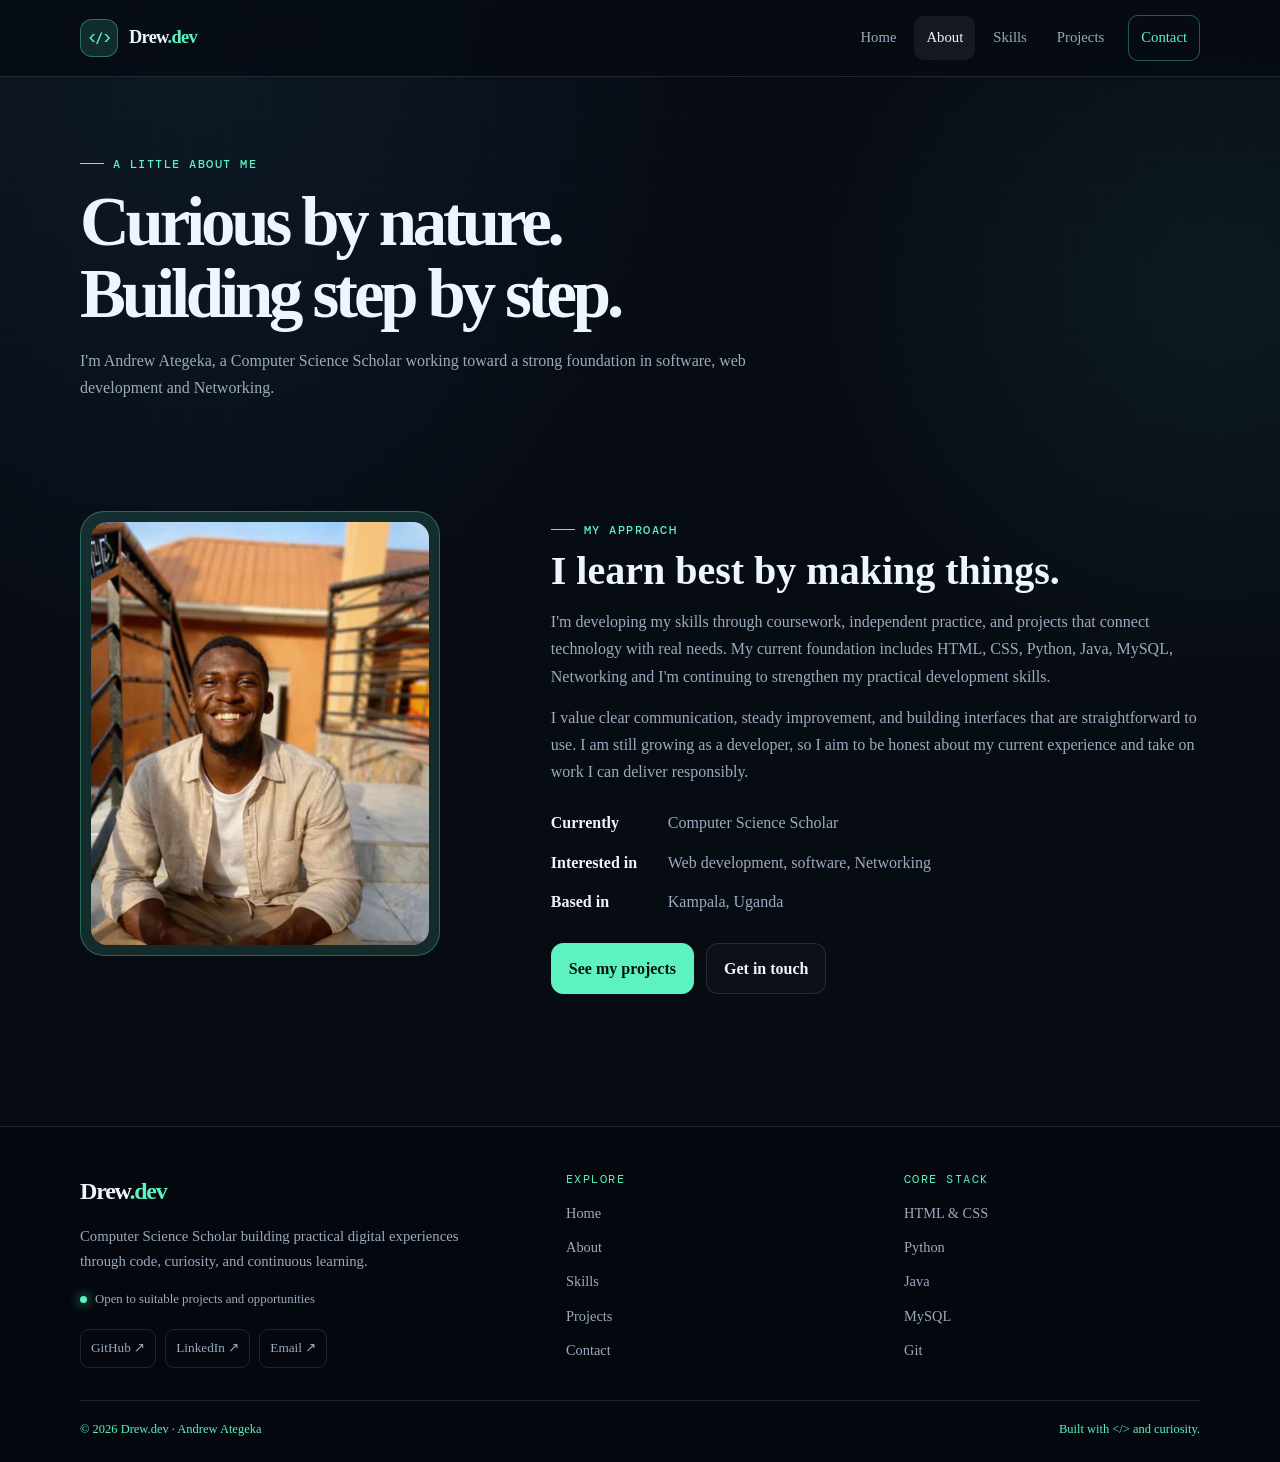
==== commit 9458c151: "Update references" ====
--- a/about.html
+++ b/about.html
@@ -18,13 +18,13 @@
   </div>
 </header>
 <main>
-<section class="page-hero"><div class="wrap"><span class="eyebrow">A little about me</span><h1>Curious by nature.<br>Building step by step.</h1><p>I'm Andrew Ategeka, a Computer Science student working toward a strong foundation in software and web development.</p></div></section>
+<section class="page-hero"><div class="wrap"><span class="eyebrow">A little about me</span><h1>Curious by nature.<br>Building step by step.</h1><p>I'm Andrew Ategeka, a Computer Science Scholar working toward a strong foundation in software, web development and Networking.</p></div></section>
 <section class="section"><div class="wrap split">
   <div class="portrait-frame"><img class="about-photo" src="images/me-2.jpg" alt="Portrait of Andrew Ategeka" loading="lazy"></div>
   <div class="about-copy"><span class="eyebrow">My approach</span><h2 style="font-size:clamp(1.7rem,4vw,2.5rem);line-height:1.15;margin-top:10px;">I learn best by making things.</h2>
-    <p>I'm developing my skills through coursework, independent practice, and projects that connect technology with real needs. My current foundation includes HTML, CSS, Python, Java, and MySQL, and I'm continuing to strengthen my practical development skills.</p>
+    <p>I'm developing my skills through coursework, independent practice, and projects that connect technology with real needs. My current foundation includes HTML, CSS, Python, Java, MySQL, Networking and I'm continuing to strengthen my practical development skills.</p>
     <p>I value clear communication, steady improvement, and building interfaces that are straightforward to use. I am still growing as a developer, so I aim to be honest about my current experience and take on work I can deliver responsibly.</p>
-    <div class="info-list"><div class="info-row"><b>Currently</b><span>Computer Science student</span></div><div class="info-row"><b>Interested in</b><span>Web development, software, networking</span></div><div class="info-row"><b>Based in</b><span>Uganda</span></div></div>
+    <div class="info-list"><div class="info-row"><b>Currently</b><span>Computer Science Scholar</span></div><div class="info-row"><b>Interested in</b><span>Web development, software, Networking</span></div><div class="info-row"><b>Based in</b><span>Kampala, Uganda</span></div></div>
     <div class="hero-actions"><a class="btn btn-primary" href="projects.html">See my projects</a><a class="btn btn-ghost" href="contact.html">Get in touch</a></div>
   </div>
 </div></section>
@@ -34,7 +34,7 @@
     <div class="footer-top">
       <div class="footer-brand">
         <div class="footer-logo">Drew<span>.dev</span></div>
-        <p class="footer-intro">Computer Science student building practical digital experiences through code, curiosity, and continuous learning.</p>
+        <p class="footer-intro">Computer Science Scholar building practical digital experiences through code, curiosity, and continuous learning.</p>
         <div class="footer-status"><span class="status-dot"></span> Open to suitable projects and opportunities</div>
         <div class="footer-socials">
           <a href="https://github.com/Andrew-ze" target="_blank" rel="noopener noreferrer">GitHub ↗</a>
--- a/style.css
+++ b/style.css
@@ -23,7 +23,7 @@
     radial-gradient(ellipse at 95% 20%, rgba(92, 242, 194, .07), transparent 28rem),
     var(--bg);
   color: var(--text);
-  font-family: "Space Grotesk", system-ui, sans-serif;
+  font-family: "Times New Roman", system-ui, sans-serif;
   line-height: 1.7;
 }
 body::before {
